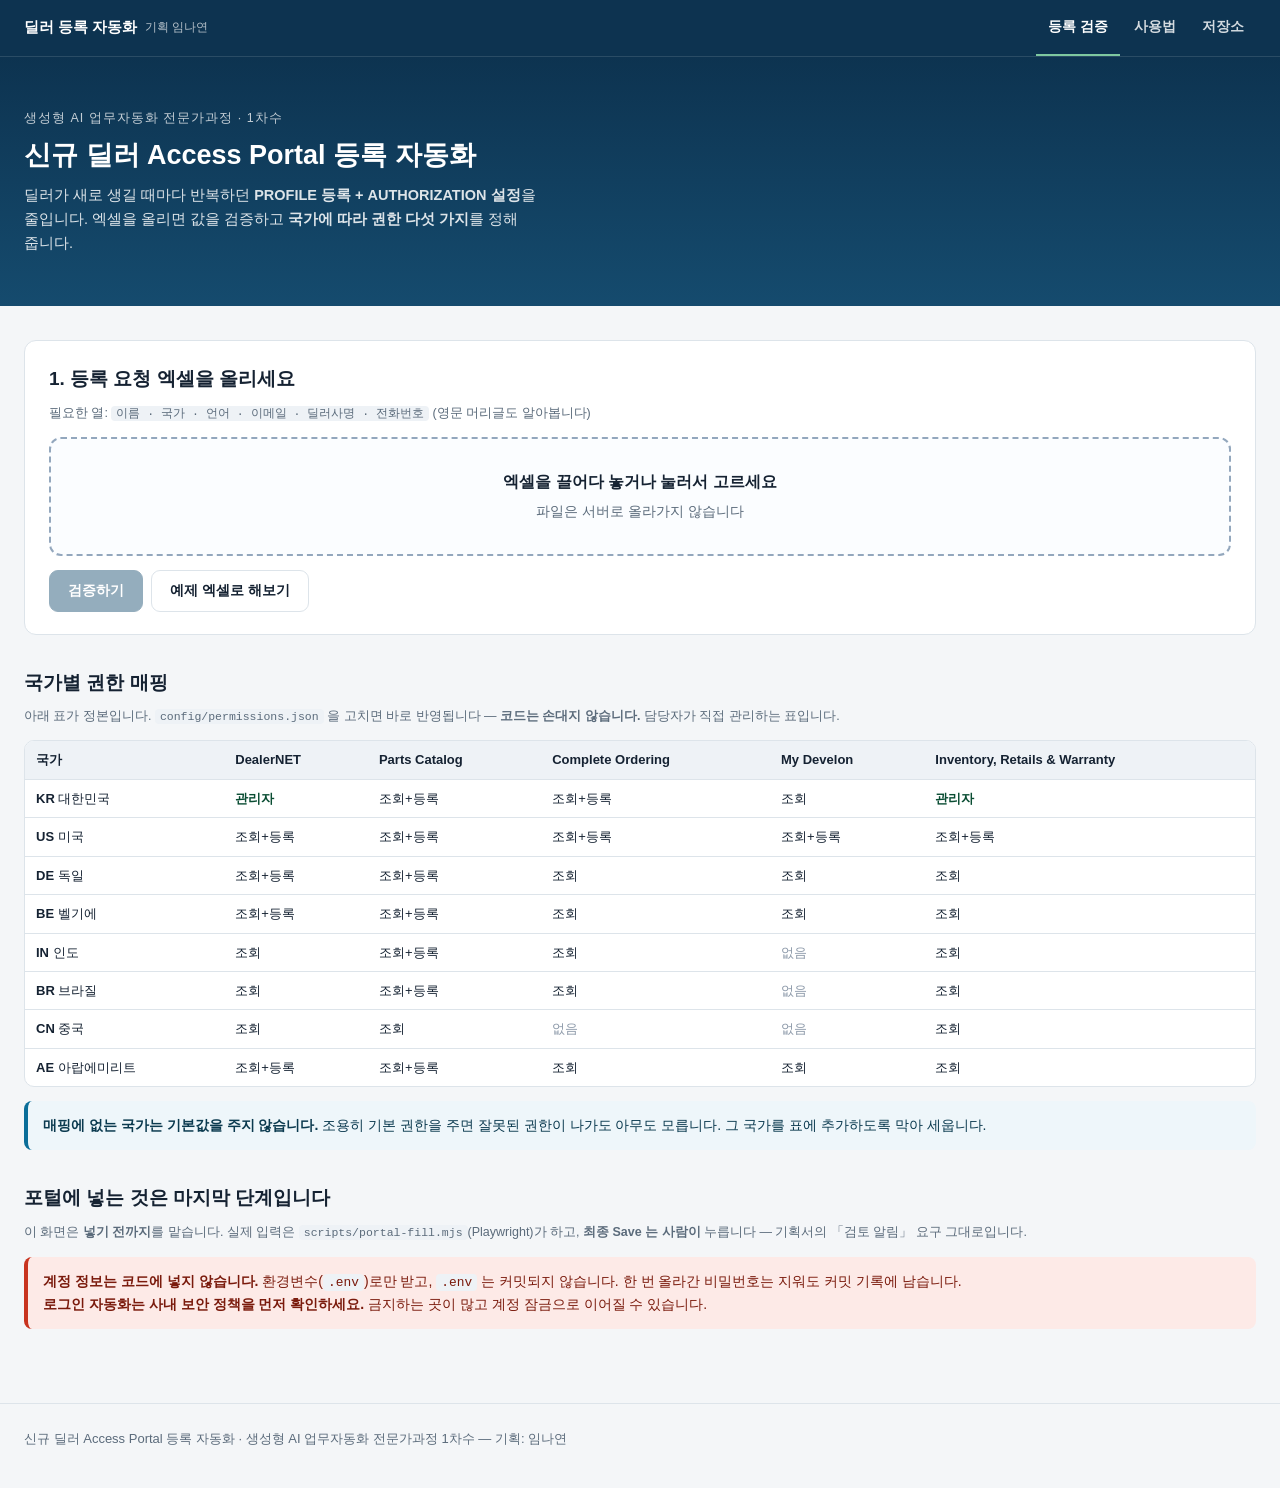
==== index.html @ bfa11244 "신규 딜러 등록 자동화 — 첫 구현 엑셀을 올리면 줄마다 검증하고 국가로 권한 다섯 가지를 정한다. 포털 입력은 Playwright 가 대신하되 **최종 Save 는 사람이** 누" ====
<!DOCTYPE html>
<html lang="ko">
<head>
<meta charset="UTF-8">
<meta name="viewport" content="width=device-width, initial-scale=1.0">
<title>신규 딜러 Access Portal 등록 자동화</title>
<meta name="description" content="엑셀을 올리면 딜러 프로필을 검증하고 국가별 권한을 자동으로 정합니다. 포털에 넣기 전에 사람이 확인하는 단계를 둡니다.">
<link rel="stylesheet" href="css/style.css">
</head>
<body>

<nav class="topnav" aria-label="주요 메뉴">
  <div class="topnav-inner">
    <a class="topnav-brand" href="index.html">딜러 등록 자동화 <small>기획 임나연</small></a>
    <ul class="topnav-links">
      <li><a href="index.html" class="active" aria-current="page">등록 검증</a></li>
      <li><a href="guide.html">사용법</a></li>
      <li><a href="https://github.com/aebonlee/hd-project14" target="_new" rel="noopener noreferrer">저장소</a></li>
    </ul>
  </div>
</nav>

<header class="hero"><div class="wrap">
  <div class="eyebrow">생성형 AI 업무자동화 전문가과정 · 1차수</div>
  <h1>신규 딜러 Access Portal 등록 자동화</h1>
  <p>딜러가 새로 생길 때마다 반복하던 <b>PROFILE 등록 + AUTHORIZATION 설정</b>을 줄입니다.
     엑셀을 올리면 값을 검증하고 <b>국가에 따라 권한 다섯 가지</b>를 정해 줍니다.</p>
</div></header>

<main><div class="wrap">

<div class="card">
  <h2 style="margin-top:0">1. 등록 요청 엑셀을 올리세요</h2>
  <p class="sub">필요한 열: <code>이름 · 국가 · 언어 · 이메일 · 딜러사명 · 전화번호</code>
     (영문 머리글도 알아봅니다)</p>
  <label class="drop" id="drop">
    <input type="file" id="file" accept=".xlsx,.xls">
    <b>엑셀을 끌어다 놓거나 눌러서 고르세요</b>
    <span>파일은 서버로 올라가지 않습니다</span>
  </label>
  <ul class="filelist" id="files"></ul>
  <div class="btnrow">
    <button class="btn primary" id="run" disabled>검증하기</button>
    <button class="btn" id="sample">예제 엑셀로 해보기</button>
  </div>
</div>

<div id="out"></div>

<h2>국가별 권한 매핑</h2>
<p class="sub">아래 표가 정본입니다. <code>config/permissions.json</code> 을 고치면 바로 반영됩니다 —
   <b>코드는 손대지 않습니다.</b> 담당자가 직접 관리하는 표입니다.</p>
<div id="cfg"></div>
<div class="note">
  <b>매핑에 없는 국가는 기본값을 주지 않습니다.</b> 조용히 기본 권한을 주면
  잘못된 권한이 나가도 아무도 모릅니다. 그 국가를 표에 추가하도록 막아 세웁니다.
</div>

<h2>포털에 넣는 것은 마지막 단계입니다</h2>
<p class="sub">이 화면은 <b>넣기 전까지</b>를 맡습니다. 실제 입력은
   <code>scripts/portal-fill.mjs</code>(Playwright)가 하고, <b>최종 Save 는 사람이</b> 누릅니다 —
   기획서의 「검토 알림」 요구 그대로입니다.</p>
<div class="warn">
  <b>계정 정보는 코드에 넣지 않습니다.</b> 환경변수(<code>.env</code>)로만 받고,
  <code>.env</code> 는 커밋되지 않습니다. 한 번 올라간 비밀번호는 지워도 커밋 기록에 남습니다.<br>
  <b>로그인 자동화는 사내 보안 정책을 먼저 확인하세요.</b> 금지하는 곳이 많고 계정 잠금으로 이어질 수 있습니다.
</div>

</div></main>

<footer><div class="wrap">
  신규 딜러 Access Portal 등록 자동화 · 생성형 AI 업무자동화 전문가과정 1차수 — 기획: 임나연
</div></footer>

<script src="lib/xlsx.full.min.js"></script>
<script src="js/logic.js"></script>
<script src="js/app.js"></script>
</body>
</html>
---- css/style.css ----
:root{
  --bg:#f4f6f8; --card:#fff; --ink:#152232; --sub:#5b6b7b; --line:#dde4ea;
  --brand:#154b6e; --brand-deep:#0d3350; --accent:#0b6e99;
  --ok:#0a6045; --warn:#7a4f00; --danger:#c8341f;
  --wrap:1320px; --pad:24px;
}
@media (max-width:640px){ :root{ --pad:16px; } }
*{box-sizing:border-box; margin:0; padding:0;}
html,body{background:var(--bg); color:var(--ink);
  font-family:"Pretendard","Apple SD Gothic Neo","Malgun Gothic",sans-serif;}
body{font-size:15px; line-height:1.65; word-break:keep-all; overflow-wrap:break-word;}

/* 상단 바는 고정 — 표를 아래로 훑는 동안에도 조작부가 보여야 한다.
   sticky 가 아니라 fixed 다: 조상에 overflow 가 걸리면 sticky 는 조용히 죽는다. */
.topnav{position:fixed; top:0; left:0; right:0; z-index:40;
  background:var(--brand-deep); border-bottom:1px solid rgba(255,255,255,.12);}
.topnav-inner{display:flex; align-items:center; justify-content:space-between;
  gap:20px; max-width:var(--wrap); margin:0 auto; padding:0 var(--pad); min-height:56px;}
.topnav-brand{display:flex; align-items:center; min-height:56px; color:#fff;
  font-weight:750; font-size:14.5px; text-decoration:none; white-space:nowrap;}
.topnav-brand small{font-weight:400; opacity:.7; font-size:12px; margin-left:8px;}
.topnav-links{display:flex; align-items:center; gap:2px; list-style:none; margin:0; padding:0;
  overflow-x:auto; scrollbar-width:none;}
.topnav-links::-webkit-scrollbar{display:none;}
.topnav-links a{display:flex; align-items:center; min-height:56px; padding:0 12px;
  color:rgba(255,255,255,.82); text-decoration:none; font-size:13.5px; font-weight:600;
  white-space:nowrap; border-bottom:2px solid transparent;}
.topnav-links a:hover{color:#fff;}
.topnav-links a.active{color:#fff; border-bottom-color:#7ec8a0;}
@media (max-width:860px){
  .topnav-inner{gap:10px; padding:0 14px; min-height:52px;}
  .topnav-brand{min-height:52px; font-size:13.5px;} .topnav-brand small{display:none;}
  .topnav-links a{min-height:52px; padding:0 9px; font-size:13px;}
}

.hero{background:linear-gradient(180deg,var(--brand-deep),var(--brand)); color:#fff;
  padding:52px 0 38px; margin-top:56px;}
@media (max-width:860px){ .hero{margin-top:52px; padding:38px 0 28px;} }
.hero .eyebrow{font-size:12.5px; letter-spacing:.08em; opacity:.75; margin-bottom:9px;}
.hero h1{font-size:27px; line-height:1.3; font-weight:750; margin-bottom:11px;}
.hero p{max-width:66ch; color:rgba(255,255,255,.86); font-size:14.5px;}
main{padding:34px 0 60px;}
.wrap{max-width:var(--wrap); margin:0 auto; padding:0 var(--pad);}

h2{font-size:19px; font-weight:700; margin:32px 0 8px;}
main > .wrap > :first-child{margin-top:0;}
p{margin:0 0 13px;} .sub{color:var(--sub); font-size:14px;}
code{font-family:ui-monospace,SFMono-Regular,Menlo,monospace; font-size:.92em;
  background:#eef2f6; border-radius:4px; padding:1px 5px;}

.card{background:var(--card); border:1px solid var(--line); border-radius:12px;
  padding:22px 24px; margin-bottom:18px;}
.drop{display:block; border:2px dashed #93a7bd; border-radius:12px; background:#fbfdff;
  padding:30px 20px; text-align:center; cursor:pointer; transition:border-color .15s,background .15s;}
.drop:hover,.drop.over{border-color:var(--accent); background:#f0f8fc;}
.drop b{display:block; font-size:15.5px; margin-bottom:5px;}
.drop span{color:var(--sub); font-size:13.5px;}
input[type=file]{display:none;}

.btn{display:inline-flex; align-items:center; justify-content:center; gap:6px;
  min-height:42px; padding:0 18px; border-radius:9px; border:1px solid var(--line);
  background:#fff; color:var(--ink); font-size:14px; font-weight:650; cursor:pointer;}
.btn:hover{border-color:#9fb2c4;}
.btn.primary{background:var(--brand); border-color:var(--brand); color:#fff;}
.btn.primary:hover{background:var(--brand-deep);}
.btn.green{background:var(--ok); border-color:var(--ok); color:#fff;}
.btn:disabled{opacity:.45; cursor:not-allowed;}
.btnrow{display:flex; flex-wrap:wrap; gap:8px; margin-top:14px;}

.note{border-left:4px solid var(--accent); background:#eef6fa; color:#0b3a4f;
  padding:13px 15px; border-radius:8px; font-size:14px; margin:14px 0;}
.warn{border-left:4px solid var(--danger); background:#fdeae7; color:#7a1a0c;
  padding:13px 15px; border-radius:8px; font-size:14px; margin:14px 0;}
.ok{border-left:4px solid var(--ok); background:#e9f6f0; color:#08422a;
  padding:13px 15px; border-radius:8px; font-size:14px; margin:14px 0;}

.tablewrap{overflow-x:auto; border:1px solid var(--line); border-radius:10px; background:#fff; max-height:70vh;}
table{border-collapse:collapse; width:100%; font-size:13px;}
th,td{border-bottom:1px solid var(--line); padding:8px 11px; text-align:left; white-space:nowrap;}
th{background:#eef2f6; font-weight:700; position:sticky; top:0; z-index:1;}
tr:last-child td{border-bottom:0;}
td.num{text-align:right; font-variant-numeric:tabular-nums;}
td.mono{font-family:ui-monospace,SFMono-Regular,Menlo,monospace;}
tr.flag td{background:#fdf3f1;}
/* 계산으로 채운 값은 문서에 적혀 있던 값과 **신뢰도가 다르다.**
   같은 모양으로 두면 사람이 구분하지 못한 채 그대로 믿게 된다. */
td .calc{display:inline-block; margin-left:5px; font-size:10.5px; font-weight:700;
  color:#0b3a4f; background:#dceaf3; border-radius:4px; padding:1px 5px; vertical-align:middle;}
.rev{color:var(--danger); font-weight:650; white-space:normal; min-width:240px;}

.filelist{margin:13px 0 0; padding:0; list-style:none; font-size:13.5px;}
.filelist li{padding:6px 0; border-bottom:1px solid var(--line); color:var(--sub);
  display:flex; justify-content:space-between; gap:10px;}
.filelist li:last-child{border-bottom:0;}
.stats{display:flex; flex-wrap:wrap; gap:10px; margin:14px 0 0;}
.stat{background:#eef2f6; border-radius:9px; padding:9px 14px; font-size:13.5px;}
.stat b{font-size:17px; display:block; font-variant-numeric:tabular-nums;}
footer{border-top:1px solid var(--line); padding:24px 0 40px; color:var(--sub); font-size:13px;}

/* 권한 등급 — 색만으로 구분하지 않는다(색약 고려). 없음은 흐리게, 관리자는 굵게. */
td.lv-none{color:#8b98a8;}
td.lv-admin{font-weight:750; color:#0a4d33;}
.sub{color:var(--sub); font-size:12.5px;}
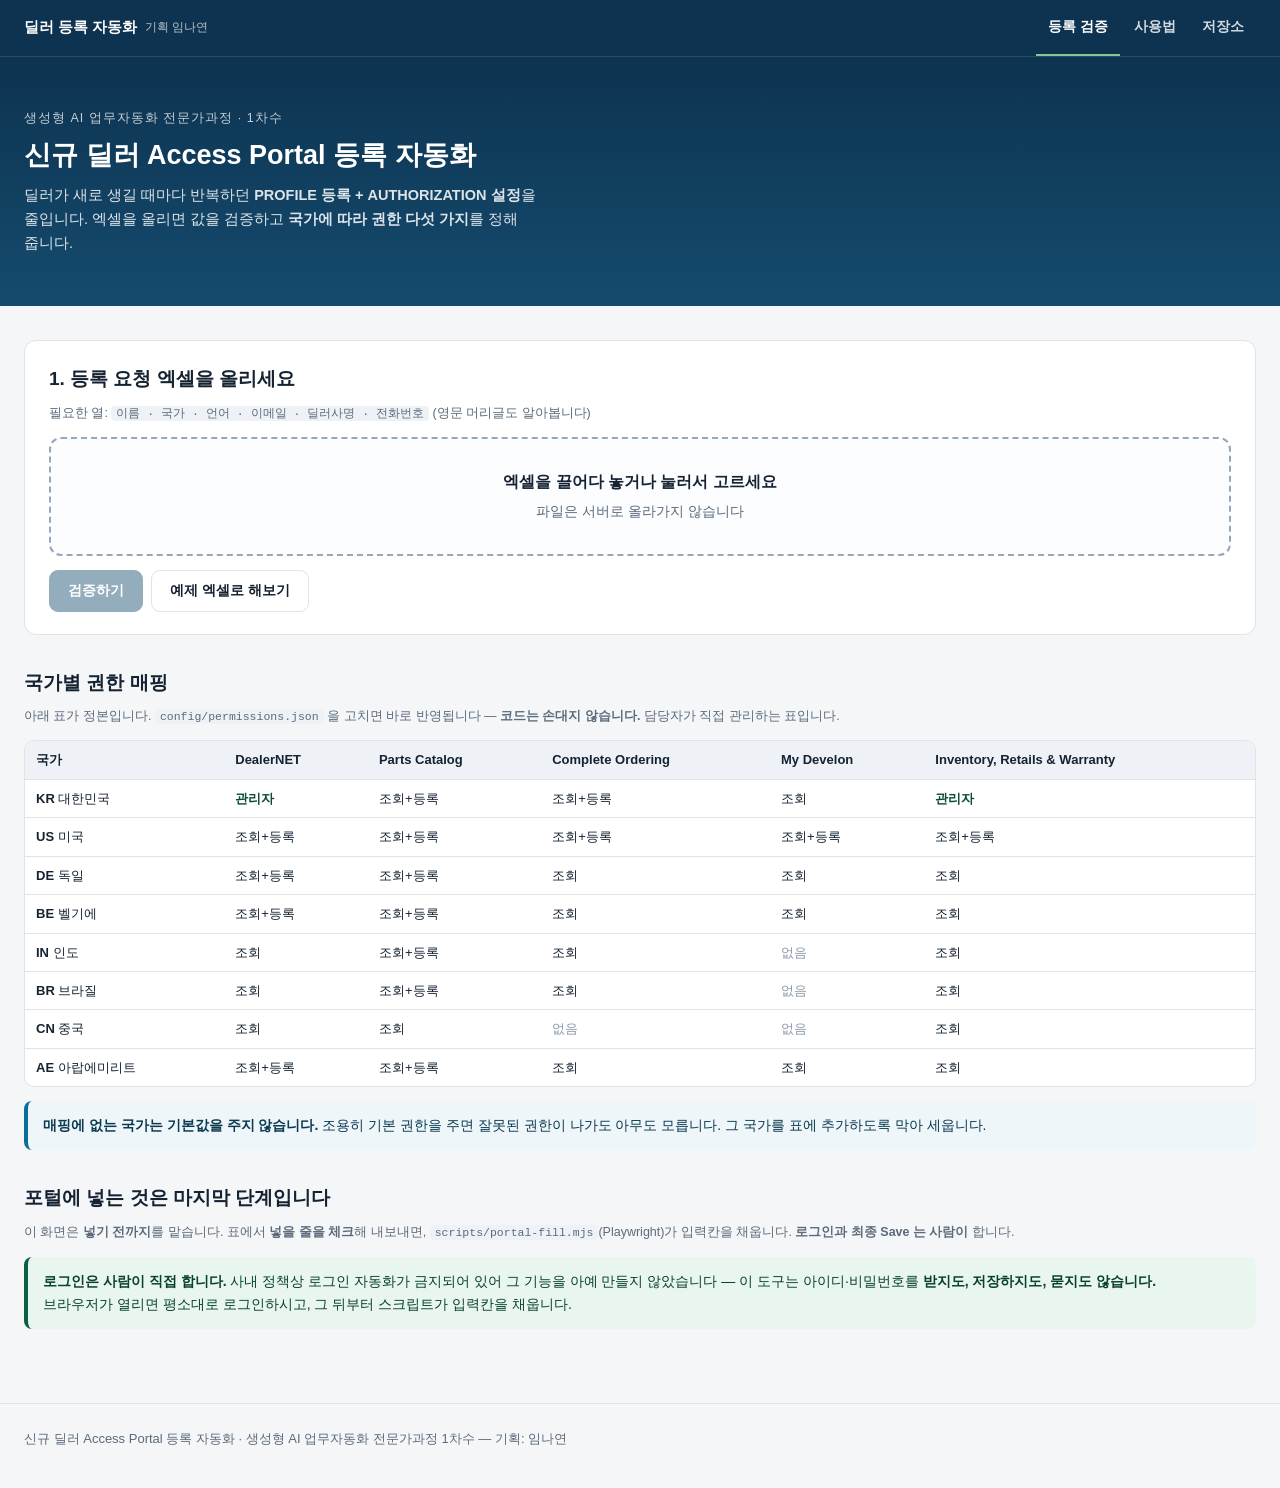
==== commit 1bec1396: "로그인 자동화를 걷어낸다 — 사람이 직접 로그인·선택 기획자 확인: 사내 로그인 자동화 불가, 외부 포털도 불가. '로그인 기능은 임의로 체크하거나 선택하게 해야 함.'  앞선 구" ====
--- a/index.html
+++ b/index.html
@@ -6,6 +6,26 @@
 <title>신규 딜러 Access Portal 등록 자동화</title>
 <meta name="description" content="엑셀을 올리면 딜러 프로필을 검증하고 국가별 권한을 자동으로 정합니다. 포털에 넣기 전에 사람이 확인하는 단계를 둡니다.">
 <link rel="stylesheet" href="css/style.css">
+<!-- === HD:META:BEGIN (자동 생성 — scripts 로 다시 굽습니다) === -->
+<link rel="icon" href="https://aebonlee.github.io/hd-project14/favicon.svg" type="image/svg+xml">
+<link rel="icon" href="https://aebonlee.github.io/hd-project14/favicon-32.png" sizes="32x32" type="image/png">
+<link rel="apple-touch-icon" href="https://aebonlee.github.io/hd-project14/apple-touch-icon.png">
+<link rel="canonical" href="https://aebonlee.github.io/hd-project14/">
+<meta name="robots" content="index,follow">
+<meta property="og:type" content="website">
+<meta property="og:site_name" content="HD 생성형 AI 업무자동화 전문가과정">
+<meta property="og:url" content="https://aebonlee.github.io/hd-project14/">
+<meta property="og:title" content="신규 딜러 Access Portal 등록 자동화 — HD 생성형 AI 업무자동화 전문가과정">
+<meta property="og:description" content="엑셀을 올리면 딜러 정보를 검증하고 국가에 따라 권한 다섯 가지를 정합니다. 최종 저장은 사람이 합니다.">
+<meta property="og:image" content="https://aebonlee.github.io/hd-project14/og-index.png">
+<meta property="og:image:width" content="1200">
+<meta property="og:image:height" content="630">
+<meta property="og:locale" content="ko_KR">
+<meta name="twitter:card" content="summary_large_image">
+<meta name="twitter:title" content="신규 딜러 Access Portal 등록 자동화 — HD 생성형 AI 업무자동화 전문가과정">
+<meta name="twitter:description" content="엑셀을 올리면 딜러 정보를 검증하고 국가에 따라 권한 다섯 가지를 정합니다. 최종 저장은 사람이 합니다.">
+<meta name="twitter:image" content="https://aebonlee.github.io/hd-project14/og-index.png">
+<!-- === HD:META:END === -->
 </head>
 <body>
 
@@ -57,13 +77,14 @@
 </div>
 
 <h2>포털에 넣는 것은 마지막 단계입니다</h2>
-<p class="sub">이 화면은 <b>넣기 전까지</b>를 맡습니다. 실제 입력은
-   <code>scripts/portal-fill.mjs</code>(Playwright)가 하고, <b>최종 Save 는 사람이</b> 누릅니다 —
-   기획서의 「검토 알림」 요구 그대로입니다.</p>
-<div class="warn">
-  <b>계정 정보는 코드에 넣지 않습니다.</b> 환경변수(<code>.env</code>)로만 받고,
-  <code>.env</code> 는 커밋되지 않습니다. 한 번 올라간 비밀번호는 지워도 커밋 기록에 남습니다.<br>
-  <b>로그인 자동화는 사내 보안 정책을 먼저 확인하세요.</b> 금지하는 곳이 많고 계정 잠금으로 이어질 수 있습니다.
+<p class="sub">이 화면은 <b>넣기 전까지</b>를 맡습니다. 표에서 <b>넣을 줄을 체크</b>해 내보내면,
+   <code>scripts/portal-fill.mjs</code>(Playwright)가 입력칸을 채웁니다.
+   <b>로그인과 최종 Save 는 사람이</b> 합니다.</p>
+<div class="ok">
+  <b>로그인은 사람이 직접 합니다.</b> 사내 정책상 로그인 자동화가 금지되어 있어
+  그 기능을 아예 만들지 않았습니다 — 이 도구는 아이디·비밀번호를
+  <b>받지도, 저장하지도, 묻지도 않습니다.</b><br>
+  브라우저가 열리면 평소대로 로그인하시고, 그 뒤부터 스크립트가 입력칸을 채웁니다.
 </div>
 
 </div></main>
--- a/css/style.css
+++ b/css/style.css
@@ -101,3 +101,17 @@
 td.lv-none{color:#8b98a8;}
 td.lv-admin{font-weight:750; color:#0a4d33;}
 .sub{color:var(--sub); font-size:12.5px;}
+
+.steps{counter-reset:s; list-style:none; padding:0; margin:14px 0;}
+.steps li{counter-increment:s; position:relative; padding-left:36px; margin-bottom:12px;}
+.steps li::before{content:counter(s); position:absolute; left:0; top:1px;
+  width:24px; height:24px; border-radius:50%; background:var(--accent); color:#fff;
+  font-size:12.5px; font-weight:700; display:flex; align-items:center; justify-content:center;}
+pre{background:#0f1e2e; color:#dbe7f0; border-radius:10px; padding:15px 17px;
+  overflow-x:auto; font-size:13px; line-height:1.7; margin:14px 0;}
+pre code{background:none; color:inherit; padding:0;}
+h3{font-size:16px; font-weight:700; margin:22px 0 6px;}
+
+/* 선택 체크박스 — 표 안에서 누르기 쉽게 */
+td input.chk, th input#chk-all{width:17px; height:17px; cursor:pointer; accent-color:var(--brand);}
+th input#chk-all{vertical-align:middle;}
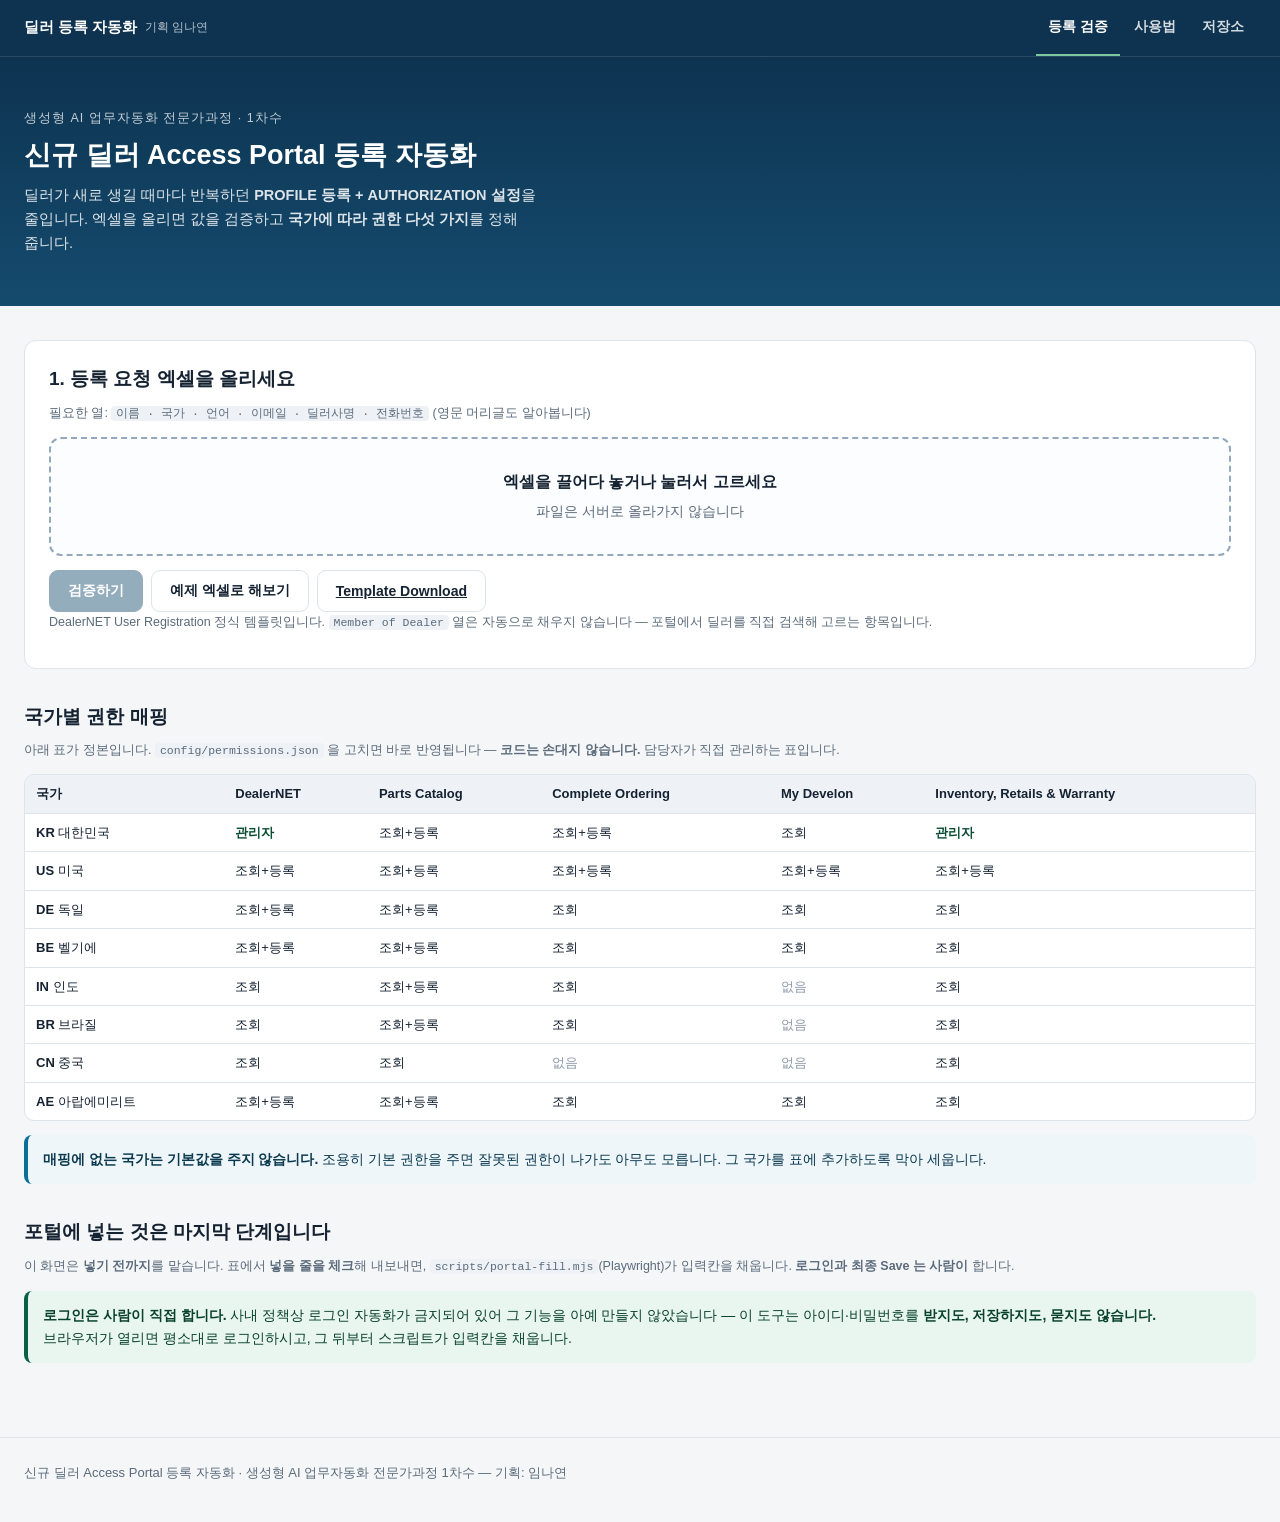
==== commit c9af2ff0: "feat: 딜러 등록 자동화에 Template Download·Region 자동 매핑 추가 임나연(해외영업1팀) 수정요청 3건 반영: - Template Download 버튼(정식" ====
--- a/index.html
+++ b/index.html
@@ -7,9 +7,9 @@
 <meta name="description" content="엑셀을 올리면 딜러 프로필을 검증하고 국가별 권한을 자동으로 정합니다. 포털에 넣기 전에 사람이 확인하는 단계를 둡니다.">
 <link rel="stylesheet" href="css/style.css">
 <!-- === HD:META:BEGIN (자동 생성 — scripts 로 다시 굽습니다) === -->
-<link rel="icon" href="https://aebonlee.github.io/hd-project14/favicon.svg" type="image/svg+xml">
-<link rel="icon" href="https://aebonlee.github.io/hd-project14/favicon-32.png" sizes="32x32" type="image/png">
-<link rel="apple-touch-icon" href="https://aebonlee.github.io/hd-project14/apple-touch-icon.png">
+<link rel="icon" href="favicon.svg" type="image/svg+xml">
+<link rel="icon" href="favicon-32.png" sizes="32x32" type="image/png">
+<link rel="apple-touch-icon" href="apple-touch-icon.png">
 <link rel="canonical" href="https://aebonlee.github.io/hd-project14/">
 <meta name="robots" content="index,follow">
 <meta property="og:type" content="website">
@@ -62,7 +62,10 @@
   <div class="btnrow">
     <button class="btn primary" id="run" disabled>검증하기</button>
     <button class="btn" id="sample">예제 엑셀로 해보기</button>
+    <a class="btn" href="templates/DealerNET_User_Registration_template.xlsx" download>Template Download</a>
   </div>
+  <p class="sub">DealerNET User Registration 정식 템플릿입니다. <code>Member of Dealer</code> 열은
+     자동으로 채우지 않습니다 — 포털에서 딜러를 직접 검색해 고르는 항목입니다.</p>
 </div>
 
 <div id="out"></div>
--- a/css/style.css
+++ b/css/style.css
@@ -115,3 +115,15 @@
 /* 선택 체크박스 — 표 안에서 누르기 쉽게 */
 td input.chk, th input#chk-all{width:17px; height:17px; cursor:pointer; accent-color:var(--brand);}
 th input#chk-all{vertical-align:middle;}
+
+/* Region 배지 · Items to Select 제안 카드 (임나연 수정요청) */
+.badge{display:inline-block; background:#eef2f6; color:var(--sub); border-radius:999px;
+  padding:2px 9px; font-size:11.5px; font-weight:700;}
+.badge-auto{background:#dceaf3; color:#0b3a4f;}
+.region-card{margin-bottom:14px;}
+.region-card h3{margin:0 0 8px;}
+.region-items{list-style:none; margin:0; padding:0; columns:2; column-gap:22px;}
+.region-items li{padding:3px 0; font-size:13px; break-inside:avoid;}
+.region-items label{display:flex; align-items:flex-start; gap:6px; color:var(--ink);}
+.region-items input{margin-top:3px;}
+@media (max-width:640px){ .region-items{columns:1;} }
